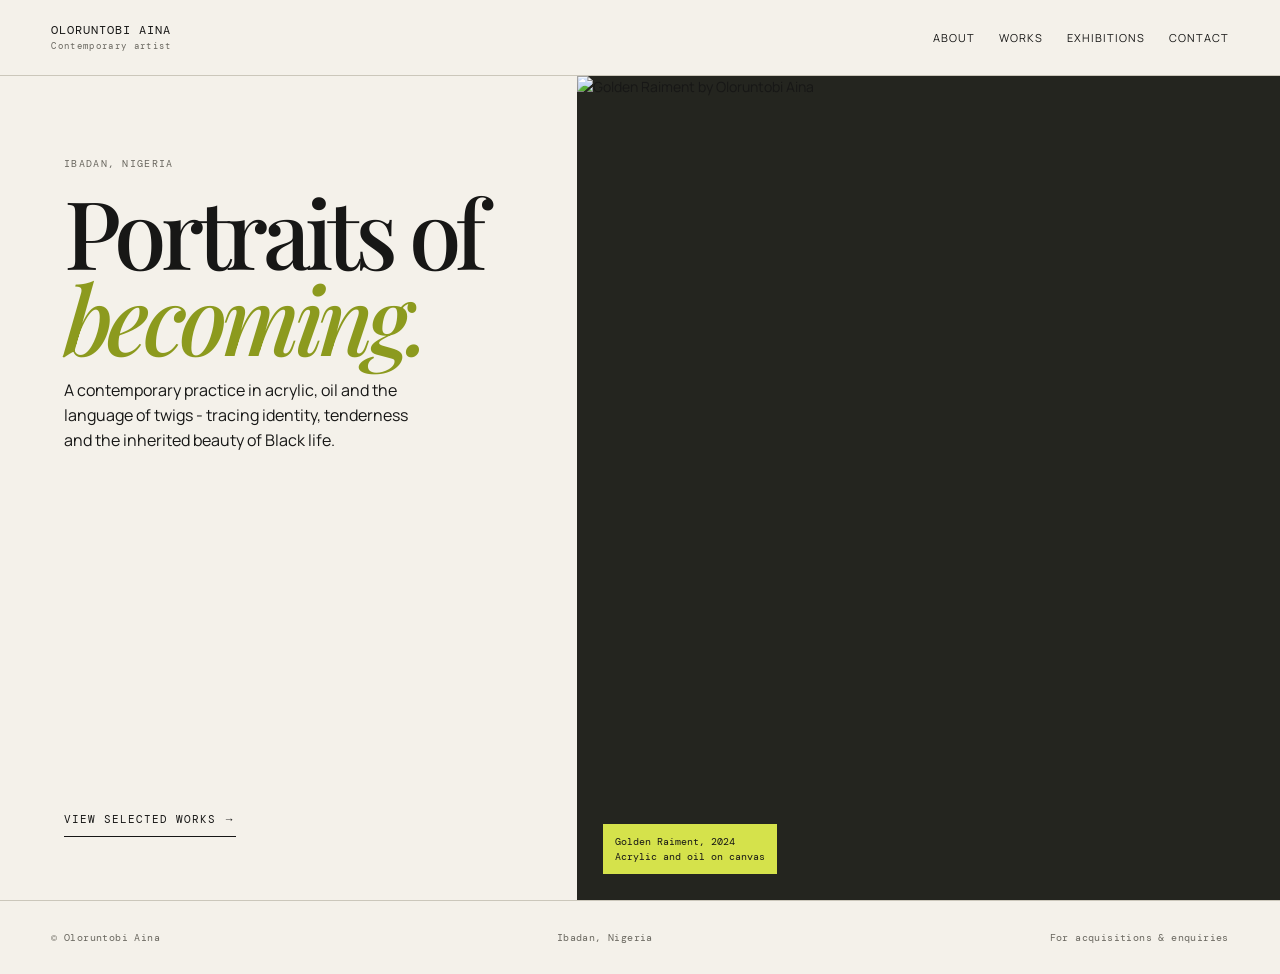
==== index.html @ 860f338f "Add files via upload" ====
<!doctype html><html lang="en"><head><meta charset="utf-8"><meta name="viewport" content="width=device-width,initial-scale=1"><meta name="description" content="Oloruntobi Aina - Contemporary visual artist"><title>Oloruntobi Aina | Contemporary Artist</title><link rel="stylesheet" href="style.css"></head><body><nav class="nav"><a class="brand" href="index.html">OLORUNTOBI AINA<span>Contemporary artist</span></a><div class="navlinks"><a href="about.html">About</a><a href="works.html">Works</a><a href="exhibitions.html">Exhibitions</a><a href="contact.html">Contact</a></div></nav><main class="hero"><section class="hero-copy"><div><div class="eyebrow">Ibadan, Nigeria</div><h1>Portraits of<br><em>becoming.</em></h1><p class="intro">A contemporary practice in acrylic, oil and the language of twigs - tracing identity, tenderness and the inherited beauty of Black life.</p></div><a class="arrow-link" href="works.html">View selected works →</a></section><section class="hero-art"><img src="assets/artworks/work-71.jpg" alt="Golden Raiment by Oloruntobi Aina"><div class="art-label">Golden Raiment, 2024<br>Acrylic and oil on canvas</div></section></main><footer class="site-footer"><span>© Oloruntobi Aina</span><span>Ibadan, Nigeria</span><span>For acquisitions &amp; enquiries</span></footer><script src="script.js"></script></body></html>
---- style.css ----
@import url('https://fonts.googleapis.com/css2?family=DM+Mono:wght@400;500&family=Manrope:wght@400;500;600&family=Playfair+Display:ital,wght@0,500;0,600;1,500&display=swap');
:root{--ink:#171716;--paper:#f4f1ea;--lime:#d5e24b;--muted:#69675f;--line:#cbc7bb}*{box-sizing:border-box}html{scroll-behavior:smooth}body{margin:0;background:var(--paper);color:var(--ink);font-family:Manrope,Arial,sans-serif;font-size:14px;line-height:1.55}a{color:inherit;text-decoration:none}.nav{height:76px;border-bottom:1px solid var(--line);display:flex;align-items:center;justify-content:space-between;padding:0 4vw;position:relative;z-index:2}.brand{font-family:'DM Mono';font-size:12px;letter-spacing:.08em}.brand span{display:block;font-size:9px;color:var(--muted);letter-spacing:.15em}.navlinks{display:flex;gap:24px;font-size:11px;text-transform:uppercase;letter-spacing:.09em}.navlinks a{padding:8px 0}.navlinks a:hover,.navlinks .active{border-bottom:1px solid var(--ink)}.hero{min-height:calc(100vh - 76px);position:relative;overflow:hidden;display:grid;grid-template-columns:1fr 1.22fr}.hero-copy{padding:9vh 5vw 7vh;display:flex;flex-direction:column;justify-content:space-between}.eyebrow{font:10px 'DM Mono';letter-spacing:.13em;text-transform:uppercase;color:var(--muted)}h1{font:500 clamp(52px,7.4vw,114px)/.91 'Playfair Display',serif;letter-spacing:-.06em;margin:18px 0}.hero h1 em{color:#8c9a1e}.intro{font-size:16px;max-width:360px}.arrow-link{font:11px 'DM Mono';text-transform:uppercase;letter-spacing:.09em;border-bottom:1px solid var(--ink);padding-bottom:10px;width:max-content}.hero-art{background:#24251f;position:relative}.hero-art img{width:100%;height:100%;object-fit:cover;mix-blend-mode:normal}.art-label{position:absolute;bottom:26px;left:26px;background:var(--lime);padding:10px 12px;font:10px 'DM Mono';line-height:1.5}.site-footer{padding:30px 4vw;border-top:1px solid var(--line);display:flex;justify-content:space-between;font:10px 'DM Mono';letter-spacing:.04em;color:var(--muted)}.page-head{padding:10vh 6vw 8vh;border-bottom:1px solid var(--line);display:grid;grid-template-columns:1fr 1.3fr;gap:5vw}.page-head h1{margin:10px 0}.page-head p{align-self:end;font-size:17px;max-width:540px}.statement{padding:11vh 10vw;max-width:1020px}.statement blockquote{font:500 clamp(34px,4.6vw,68px)/1.08 'Playfair Display';margin:0;letter-spacing:-.045em}.statement cite{font:10px 'DM Mono';font-style:normal;display:block;margin-top:30px;letter-spacing:.1em;text-transform:uppercase}.two-col{display:grid;grid-template-columns:1fr 1fr;gap:5vw;padding:7vw}.two-col h2{font:500 38px/1.1 'Playfair Display';letter-spacing:-.04em;margin:0 0 18px}.two-col p{max-width:540px}.facts{border-top:1px solid var(--line);padding-top:20px;font:12px 'DM Mono';line-height:2}.works-controls{display:flex;justify-content:space-between;padding:30px 5vw;border-bottom:1px solid var(--line);font:11px 'DM Mono';text-transform:uppercase;letter-spacing:.08em}.grid{padding:5vw;display:grid;grid-template-columns:repeat(12,1fr);gap:4vw 2vw}.work{grid-column:span 4;margin:0}.work:nth-child(5n+2){grid-column:span 5}.work:nth-child(5n+3){grid-column:span 3}.work img{width:100%;display:block;aspect-ratio:1/1.18;object-fit:cover;background:#d6d0c3}.work:nth-child(5n+2) img{aspect-ratio:1/1.12}.work figcaption{padding-top:10px;display:flex;justify-content:space-between;gap:10px;font:10px 'DM Mono';text-transform:uppercase;letter-spacing:.05em}.work figcaption span:last-child{color:var(--muted);text-align:right}.timeline{padding:3vw 7vw 10vw}.event{display:grid;grid-template-columns:120px 1fr;gap:30px;padding:29px 0;border-bottom:1px solid var(--line)}.event-year{font:12px 'DM Mono';color:#84901d}.event h2{font:500 clamp(22px,3vw,40px)/1.12 'Playfair Display';margin:0 0 8px}.event p{margin:0;color:var(--muted);max-width:620px}.contact{min-height:calc(100vh - 76px);padding:7vw;display:grid;grid-template-columns:1.5fr 1fr;gap:8vw}.contact h1{font-size:clamp(54px,8vw,118px)}.contact h1 em{color:#899719}.contact-list{align-self:end;border-top:1px solid var(--ink)}.contact-list a,.contact-list div{display:block;padding:17px 0;border-bottom:1px solid var(--line);font-size:16px}.note{font:11px 'DM Mono';color:var(--muted);max-width:360px}.availability{padding:8px 11px;background:var(--lime);font:10px 'DM Mono';display:inline-block;margin-top:25px}@media(max-width:720px){.nav{height:auto;min-height:68px;padding:14px 5vw;align-items:flex-start}.navlinks{gap:12px;flex-wrap:wrap;justify-content:flex-end;font-size:9px}.hero,.page-head,.contact{grid-template-columns:1fr}.hero-copy{min-height:52vh;padding:8vh 7vw 6vh}.hero-art{min-height:55vh}.page-head{padding:8vh 7vw}.grid{grid-template-columns:repeat(2,1fr);padding:8vw 5vw;gap:8vw 4vw}.work,.work:nth-child(5n+2),.work:nth-child(5n+3){grid-column:span 1}.work:nth-child(5n+2) img{aspect-ratio:1/1.18}.two-col{grid-template-columns:1fr;padding:12vw 7vw}.statement{padding:17vw 8vw}.contact{padding:12vw 7vw}.event{grid-template-columns:75px 1fr;gap:15px}.site-footer{gap:20px;flex-wrap:wrap}.works-controls{padding:20px 5vw}}
/* Artist portrait */
.artist-portrait{display:grid;grid-template-columns:minmax(0,1fr) 230px;align-items:end;gap:30px;padding:7vw;background:#dfe6e7}.artist-portrait img{display:block;width:100%;max-height:680px;object-fit:cover;object-position:center 25%;filter:saturate(.84)}.artist-portrait p{font:500 24px/1.1 'Playfair Display';margin:10px 0 0}@media(max-width:720px){.artist-portrait{grid-template-columns:1fr;padding:10vw 7vw}.artist-portrait img{max-height:560px}}
@import url('premium.css');
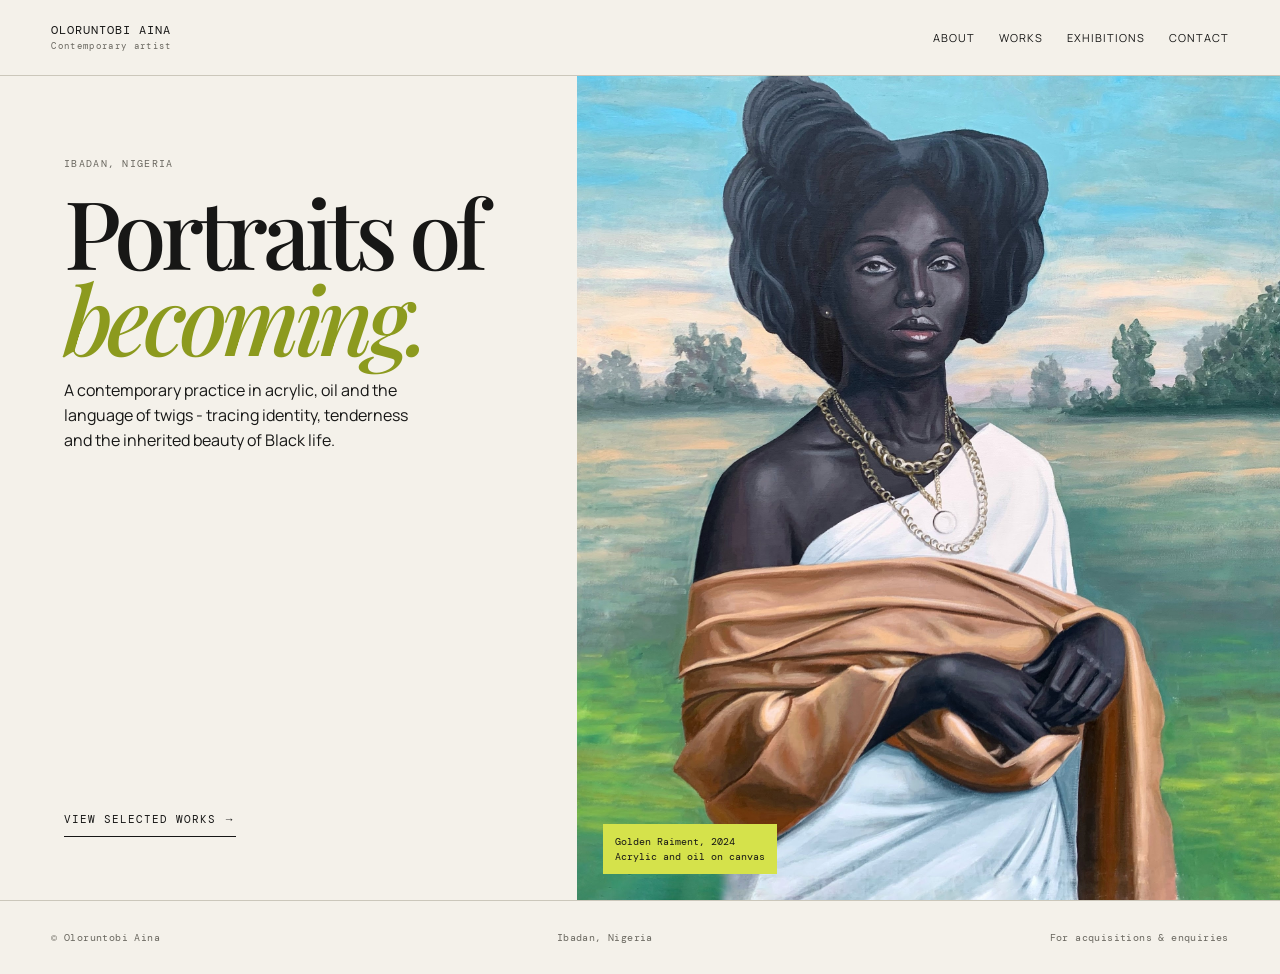
==== commit 82468974: "Update index.html" ====
--- a/index.html
+++ b/index.html
@@ -1 +1 @@
-<!doctype html><html lang="en"><head><meta charset="utf-8"><meta name="viewport" content="width=device-width,initial-scale=1"><meta name="description" content="Oloruntobi Aina - Contemporary visual artist"><title>Oloruntobi Aina | Contemporary Artist</title><link rel="stylesheet" href="style.css"></head><body><nav class="nav"><a class="brand" href="index.html">OLORUNTOBI AINA<span>Contemporary artist</span></a><div class="navlinks"><a href="about.html">About</a><a href="works.html">Works</a><a href="exhibitions.html">Exhibitions</a><a href="contact.html">Contact</a></div></nav><main class="hero"><section class="hero-copy"><div><div class="eyebrow">Ibadan, Nigeria</div><h1>Portraits of<br><em>becoming.</em></h1><p class="intro">A contemporary practice in acrylic, oil and the language of twigs - tracing identity, tenderness and the inherited beauty of Black life.</p></div><a class="arrow-link" href="works.html">View selected works →</a></section><section class="hero-art"><img src="assets/artworks/work-71.jpg" alt="Golden Raiment by Oloruntobi Aina"><div class="art-label">Golden Raiment, 2024<br>Acrylic and oil on canvas</div></section></main><footer class="site-footer"><span>© Oloruntobi Aina</span><span>Ibadan, Nigeria</span><span>For acquisitions &amp; enquiries</span></footer><script src="script.js"></script></body></html>
+<!doctype html><html lang="en"><head><meta charset="utf-8"><meta name="viewport" content="width=device-width,initial-scale=1"><meta name="description" content="Oloruntobi Aina - Contemporary visual artist"><meta name="google-site-verification" content="fIFzmiWmvlJApKN_3FIdJ-Utbj_maAU_6g1Kf8UPlnY" /><title>Oloruntobi Aina | Contemporary Artist</title><link rel="stylesheet" href="style.css"></head><body><nav class="nav"><a class="brand" href="index.html">OLORUNTOBI AINA<span>Contemporary artist</span></a><div class="navlinks"><a href="about.html">About</a><a href="works.html">Works</a><a href="exhibitions.html">Exhibitions</a><a href="contact.html">Contact</a></div></nav><main class="hero"><section class="hero-copy"><div><div class="eyebrow">Ibadan, Nigeria</div><h1>Portraits of<br><em>becoming.</em></h1><p class="intro">A contemporary practice in acrylic, oil and the language of twigs - tracing identity, tenderness and the inherited beauty of Black life.</p></div><a class="arrow-link" href="works.html">View selected works →</a></section><section class="hero-art"><img src="assets/artworks/work-71.jpg" alt="Golden Raiment by Oloruntobi Aina"><div class="art-label">Golden Raiment, 2024<br>Acrylic and oil on canvas</div></section></main><footer class="site-footer"><span>© Oloruntobi Aina</span><span>Ibadan, Nigeria</span><span>For acquisitions &amp; enquiries</span></footer><script src="script.js"></script></body></html>
--- a/style.css
+++ b/style.css
@@ -1,5 +1,5 @@
 @import url('https://fonts.googleapis.com/css2?family=DM+Mono:wght@400;500&family=Manrope:wght@400;500;600&family=Playfair+Display:ital,wght@0,500;0,600;1,500&display=swap');
 :root{--ink:#171716;--paper:#f4f1ea;--lime:#d5e24b;--muted:#69675f;--line:#cbc7bb}*{box-sizing:border-box}html{scroll-behavior:smooth}body{margin:0;background:var(--paper);color:var(--ink);font-family:Manrope,Arial,sans-serif;font-size:14px;line-height:1.55}a{color:inherit;text-decoration:none}.nav{height:76px;border-bottom:1px solid var(--line);display:flex;align-items:center;justify-content:space-between;padding:0 4vw;position:relative;z-index:2}.brand{font-family:'DM Mono';font-size:12px;letter-spacing:.08em}.brand span{display:block;font-size:9px;color:var(--muted);letter-spacing:.15em}.navlinks{display:flex;gap:24px;font-size:11px;text-transform:uppercase;letter-spacing:.09em}.navlinks a{padding:8px 0}.navlinks a:hover,.navlinks .active{border-bottom:1px solid var(--ink)}.hero{min-height:calc(100vh - 76px);position:relative;overflow:hidden;display:grid;grid-template-columns:1fr 1.22fr}.hero-copy{padding:9vh 5vw 7vh;display:flex;flex-direction:column;justify-content:space-between}.eyebrow{font:10px 'DM Mono';letter-spacing:.13em;text-transform:uppercase;color:var(--muted)}h1{font:500 clamp(52px,7.4vw,114px)/.91 'Playfair Display',serif;letter-spacing:-.06em;margin:18px 0}.hero h1 em{color:#8c9a1e}.intro{font-size:16px;max-width:360px}.arrow-link{font:11px 'DM Mono';text-transform:uppercase;letter-spacing:.09em;border-bottom:1px solid var(--ink);padding-bottom:10px;width:max-content}.hero-art{background:#24251f;position:relative}.hero-art img{width:100%;height:100%;object-fit:cover;mix-blend-mode:normal}.art-label{position:absolute;bottom:26px;left:26px;background:var(--lime);padding:10px 12px;font:10px 'DM Mono';line-height:1.5}.site-footer{padding:30px 4vw;border-top:1px solid var(--line);display:flex;justify-content:space-between;font:10px 'DM Mono';letter-spacing:.04em;color:var(--muted)}.page-head{padding:10vh 6vw 8vh;border-bottom:1px solid var(--line);display:grid;grid-template-columns:1fr 1.3fr;gap:5vw}.page-head h1{margin:10px 0}.page-head p{align-self:end;font-size:17px;max-width:540px}.statement{padding:11vh 10vw;max-width:1020px}.statement blockquote{font:500 clamp(34px,4.6vw,68px)/1.08 'Playfair Display';margin:0;letter-spacing:-.045em}.statement cite{font:10px 'DM Mono';font-style:normal;display:block;margin-top:30px;letter-spacing:.1em;text-transform:uppercase}.two-col{display:grid;grid-template-columns:1fr 1fr;gap:5vw;padding:7vw}.two-col h2{font:500 38px/1.1 'Playfair Display';letter-spacing:-.04em;margin:0 0 18px}.two-col p{max-width:540px}.facts{border-top:1px solid var(--line);padding-top:20px;font:12px 'DM Mono';line-height:2}.works-controls{display:flex;justify-content:space-between;padding:30px 5vw;border-bottom:1px solid var(--line);font:11px 'DM Mono';text-transform:uppercase;letter-spacing:.08em}.grid{padding:5vw;display:grid;grid-template-columns:repeat(12,1fr);gap:4vw 2vw}.work{grid-column:span 4;margin:0}.work:nth-child(5n+2){grid-column:span 5}.work:nth-child(5n+3){grid-column:span 3}.work img{width:100%;display:block;aspect-ratio:1/1.18;object-fit:cover;background:#d6d0c3}.work:nth-child(5n+2) img{aspect-ratio:1/1.12}.work figcaption{padding-top:10px;display:flex;justify-content:space-between;gap:10px;font:10px 'DM Mono';text-transform:uppercase;letter-spacing:.05em}.work figcaption span:last-child{color:var(--muted);text-align:right}.timeline{padding:3vw 7vw 10vw}.event{display:grid;grid-template-columns:120px 1fr;gap:30px;padding:29px 0;border-bottom:1px solid var(--line)}.event-year{font:12px 'DM Mono';color:#84901d}.event h2{font:500 clamp(22px,3vw,40px)/1.12 'Playfair Display';margin:0 0 8px}.event p{margin:0;color:var(--muted);max-width:620px}.contact{min-height:calc(100vh - 76px);padding:7vw;display:grid;grid-template-columns:1.5fr 1fr;gap:8vw}.contact h1{font-size:clamp(54px,8vw,118px)}.contact h1 em{color:#899719}.contact-list{align-self:end;border-top:1px solid var(--ink)}.contact-list a,.contact-list div{display:block;padding:17px 0;border-bottom:1px solid var(--line);font-size:16px}.note{font:11px 'DM Mono';color:var(--muted);max-width:360px}.availability{padding:8px 11px;background:var(--lime);font:10px 'DM Mono';display:inline-block;margin-top:25px}@media(max-width:720px){.nav{height:auto;min-height:68px;padding:14px 5vw;align-items:flex-start}.navlinks{gap:12px;flex-wrap:wrap;justify-content:flex-end;font-size:9px}.hero,.page-head,.contact{grid-template-columns:1fr}.hero-copy{min-height:52vh;padding:8vh 7vw 6vh}.hero-art{min-height:55vh}.page-head{padding:8vh 7vw}.grid{grid-template-columns:repeat(2,1fr);padding:8vw 5vw;gap:8vw 4vw}.work,.work:nth-child(5n+2),.work:nth-child(5n+3){grid-column:span 1}.work:nth-child(5n+2) img{aspect-ratio:1/1.18}.two-col{grid-template-columns:1fr;padding:12vw 7vw}.statement{padding:17vw 8vw}.contact{padding:12vw 7vw}.event{grid-template-columns:75px 1fr;gap:15px}.site-footer{gap:20px;flex-wrap:wrap}.works-controls{padding:20px 5vw}}
 /* Artist portrait */
-.artist-portrait{display:grid;grid-template-columns:minmax(0,1fr) 230px;align-items:end;gap:30px;padding:7vw;background:#dfe6e7}.artist-portrait img{display:block;width:100%;max-height:680px;object-fit:cover;object-position:center 25%;filter:saturate(.84)}.artist-portrait p{font:500 24px/1.1 'Playfair Display';margin:10px 0 0}@media(max-width:720px){.artist-portrait{grid-template-columns:1fr;padding:10vw 7vw}.artist-portrait img{max-height:560px}}
+.artist-portrait{display:grid;grid-template-columns:minmax(0,1fr) 230px;align-items:end;gap:30px;padding:7vw;background:#dfe6e7}.artist-portrait img{display:block;width:100%;height:680px;object-fit:contain;object-position:center;filter:saturate(.84)}.artist-portrait p{font:500 24px/1.1 'Playfair Display';margin:10px 0 0}@media(max-width:720px){.artist-portrait{grid-template-columns:1fr;padding:10vw 7vw}.artist-portrait img{max-height:560px}}
 @import url('premium.css');
